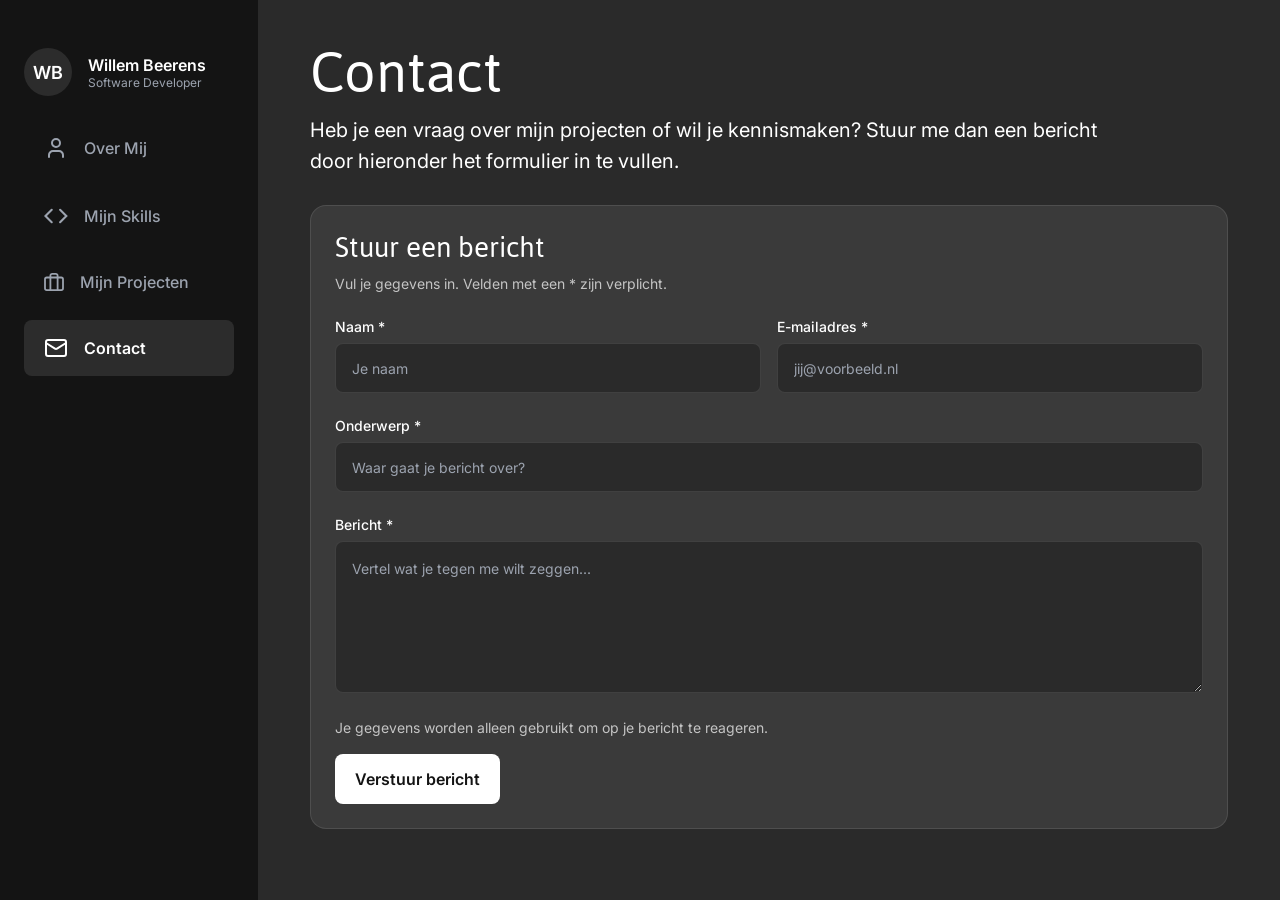
==== contact.html @ 04f6efb5 "contact pagina toegevoegd!" ====
<!DOCTYPE html>
<html lang="nl">

<head>
    <meta charset="UTF-8">
    <meta name="viewport" content="width=device-width, initial-scale=1.0">
    <title>Contact</title>
    <link rel="stylesheet" href="css/contact.css">
    <link rel="preconnect" href="https://fonts.googleapis.com">
    <link rel="preconnect" href="https://fonts.gstatic.com" crossorigin>
    <link href="https://fonts.googleapis.com/css2?family=Inter:wght@400;500;600&display=swap" rel="stylesheet">
    <link href="https://fonts.googleapis.com/css2?family=Jaldi&display=swap" rel="stylesheet">
</head>

<body>
    <header>
        <div class="sidebar">
            <div class="profile">
                <div class="avatar">
                    <p>WB</p>
                </div>
                <div>
                    <div class="naam">Willem Beerens</div>
                    <div class="naam2">Software Developer</div>
                </div>
            </div>
            <div class="navigatie">
                <a class="nav_overmij" href="index.html">
                    <svg xmlns="http://www.w3.org/2000/svg" width="24" height="24" viewBox="0 0 24 24" fill="none">
                        <path
                            d="M19.0008 21V19C19.0008 17.9391 18.5793 16.9217 17.8291 16.1716C17.0789 15.4214 16.0613 15 15.0003 15H8.99966C7.93867 15 6.92114 15.4214 6.17091 16.1716C5.42067 16.9217 4.9992 17.9391 4.9992 19V21M16.0005 7C16.0005 9.20914 14.2094 11 12 11C9.79061 11 7.99954 9.20914 7.99954 7C7.99954 4.79086 9.79061 3 12 3C14.2094 3 16.0005 4.79086 16.0005 7Z"
                            stroke="#9CA3AF" stroke-width="2" stroke-linecap="round" />
                    </svg>
                    <p>Over Mij</p>
                </a>
                <a class="nav_mijnskills" href="mijn_skills.html">
                    <svg xmlns="http://www.w3.org/2000/svg" width="23" height="14" viewBox="0 0 23 14" fill="none">
                        <path d="M15.4154 13L21.4159 7L15.4154 1M7.41475 1L1.41427 7L7.41475 13" stroke="#9CA3AF"
                            stroke-width="2" stroke-linecap="round" />
                    </svg>
                    <p>Mijn Skills</p>
                </a>
                <a class="nav_mijnprojecten" href="mijn_projecten.html">
                    <svg xmlns="http://www.w3.org/2000/svg" width="22" height="20" viewBox="0 0 22 20" fill="none">
                        <path
                            d="M15.0011 19V3C15.0011 2.46957 14.7904 1.96086 14.4153 1.58579C14.0402 1.21071 13.5314 1 13.001 1H9.00064C8.47016 1 7.96142 1.21071 7.58631 1.58579C7.21121 1.96086 7.00048 2.46957 7.00048 3V19M3.00016 5H19.0014C20.1061 5 21.0016 5.89543 21.0016 7V17C21.0016 18.1046 20.1061 19 19.0014 19H3.00016C1.8955 19 1 18.1046 1 17V7C1 5.89543 1.8955 5 3.00016 5Z"
                            stroke="#9CA3AF" stroke-width="2" stroke-linecap="round" />
                    </svg>
                    <p>Mijn Projecten</p>
                </a>
                <a class="nav_contact" href="contact.html" aria-current="page">
                    <svg xmlns="http://www.w3.org/2000/svg" width="24" height="24" viewBox="0 0 24 24" fill="none">
                        <path d="M4 4H20C21.1046 4 22 4.89543 22 6V18C22 19.1046 21.1046 20 20 20H4C2.89543 20 2 19.1046 2 18V6C2 4.89543 2.89543 4 4 4Z"
                            stroke="white" stroke-width="2" stroke-linecap="round" stroke-linejoin="round" />
                        <path d="M22 7L13.03 12.7C12.72 12.89 12.36 13 12 13C11.64 13 11.28 12.89 10.97 12.7L2 7"
                            stroke="white" stroke-width="2" stroke-linecap="round" stroke-linejoin="round" />
                    </svg>
                    <p>Contact</p>
                </a>
            </div>
        </div>

        <div class="main">
            <div class="content">
                <div class="intro">
                    <p class="title">Contact</p>
                    <p class="descriptie">Heb je een vraag over mijn projecten of wil je kennismaken? Stuur me dan een
                        bericht door hieronder het formulier in te vullen.</p>
                </div>

                <form class="formulier" method="post">
                    <div class="formulier_intro">
                        <h2 class="formulier_titel">Stuur een bericht</h2>
                        <p class="formulier_tekst">Vul je gegevens in. Velden met een * zijn verplicht.</p>
                    </div>

                    <div class="rij">
                        <div class="veld">
                            <label for="naam">Naam *</label>
                            <input type="text" id="naam" name="naam" placeholder="Je naam" required>
                        </div>
                        <div class="veld">
                            <label for="email">E-mailadres *</label>
                            <input type="email" id="email" name="email" placeholder="jij@voorbeeld.nl" required>
                        </div>
                    </div>

                    <div class="veld">
                        <label for="onderwerp">Onderwerp *</label>
                        <input type="text" id="onderwerp" name="onderwerp" placeholder="Waar gaat je bericht over?"
                            required>
                    </div>

                    <div class="veld">
                        <label for="bericht">Bericht *</label>
                        <textarea id="bericht" name="bericht" placeholder="Vertel wat je tegen me wilt zeggen..."
                            required></textarea>
                    </div>

                    <div class="verzenden">
                        <p class="verzenden_tekst">Je gegevens worden alleen gebruikt om op je bericht te reageren.</p>
                        <!--Hier voeg ik later nog PHP aan toe-->
                        <button type="submit">Verstuur bericht</button>
                    </div>
                </form>
            </div>
        </div>
    </header>
</body>

</html>
---- css/contact.css ----
body {
    margin: 0;
    background: #2A2A2A;
    font-family: "Inter", sans-serif;
}

header {
    display: flex;
}

.sidebar {
    position: sticky;
    top: 0;
    flex-shrink: 0;
    box-sizing: border-box;
    display: flex;
    width: 258px;
    padding: 48px 24px;
    height: 100vh;
    flex-direction: column;
    align-items: flex-start;
    gap: 24px;
    background: #141414;
}

.profile {
    display: flex;
    align-items: center;
    gap: 16px;
    align-self: stretch;
}

.avatar {
    display: flex;
    flex-shrink: 0;
    width: 48px;
    height: 48px;
    flex-direction: column;
    justify-content: center;
    align-items: center;
    border-radius: 24px;
    background: rgba(255, 255, 255, 0.10);
}

.avatar p {
    color: #FFF;
    font-family: "Inter", sans-serif;
    font-size: 18px;
    font-style: normal;
    font-weight: 600;
    line-height: normal;
}

.naam {
    color: #FFF;
    font-family: Inter;
    font-size: 16px;
    font-style: normal;
    font-weight: 600;
    line-height: normal;
    margin: 0px;
    display: flex;
    flex-direction: column;
    align-items: flex-start;
    gap: 2px;
}

.naam2 {
    margin: 0px;
    color: #9CA3AF;
    font-family: "Inter", sans-serif;
    font-size: 12px;
    font-style: normal;
    font-weight: 400;
    line-height: normal;
}

.navigatie {
    display: flex;
    flex-direction: column;
    align-items: flex-start;
    gap: 12px;
    align-self: stretch;
}

.navigatie a {
    text-decoration: none;
}

.nav_overmij,
.nav_mijnskills,
.nav_mijnprojecten,
.nav_contact {
    display: flex;
    padding: 16px 20px;
    align-items: center;
    gap: 16px;
    align-self: stretch;
    border-radius: 8px;
    background: rgba(0, 0, 0, 0.00);
}

.nav_overmij:hover,
.nav_mijnskills:hover,
.nav_mijnprojecten:hover {
    background-color: rgb(31, 31, 31);
}

.nav_overmij p,
.nav_mijnskills p,
.nav_mijnprojecten p {
    margin: 0;
    color: #9CA3AF;
    font-family: "Inter", sans-serif;
    font-size: 16px;
    font-style: normal;
    font-weight: 500;
    line-height: normal;
}

.nav_overmij svg,
.nav_mijnskills svg {
    width: 24px;
    height: 24px;
}

.nav_mijnprojecten svg {
    width: 20.002px;
    height: 18px;
}

.nav_contact {
    background: rgba(255, 255, 255, 0.10);
}

.nav_contact svg {
    width: 24px;
    height: 24px;
}

.nav_contact p {
    margin: 0;
    color: #FFF;
    font-family: "Inter", sans-serif;
    font-size: 16px;
    font-style: normal;
    font-weight: 600;
    line-height: normal;
}

.main {
    box-sizing: border-box;
    display: flex;
    flex: 1;
    min-height: 100vh;
    padding: 40px 52px;
    align-items: flex-start;
}

.content {
    display: flex;
    width: 100%;
    max-width: 1077px;
    flex-direction: column;
    align-items: flex-start;
    gap: 28px;
}

.intro {
    display: flex;
    flex-direction: column;
    gap: 8px;
}

.content p.title {
    margin: 0;
    color: #FFF;
    font-family: "Jaldi", sans-serif;
    font-size: 64px;
    font-style: normal;
    font-weight: 400;
    line-height: 1.05;
}

.content p.descriptie {
    margin: 0;
    max-width: 820px;
    color: #FFF;
    font-family: "Inter", sans-serif;
    font-size: 20px;
    font-weight: 400;
    line-height: 1.55;
}

.formulier {
    box-sizing: border-box;
    display: flex;
    width: 100%;
    flex-direction: column;
    gap: 24px;
    padding: 24px;
    border-radius: 16px;
    border: 1px solid rgba(255, 255, 255, 0.10);
    background: #3A3A3A;
}

.formulier_intro {
    display: flex;
    flex-direction: column;
    gap: 8px;
}

.formulier_titel {
    margin: 0;
    color: #FFF;
    font-family: "Jaldi", sans-serif;
    font-size: 32px;
    font-weight: 400;
    line-height: 1.1;
}

.formulier_tekst {
    margin: 0;
    color: rgba(255, 255, 255, 0.7);
    font-size: 14px;
    font-weight: 400;
    line-height: 1.5;
}

.rij {
    display: flex;
    gap: 16px;
}

.veld {
    display: flex;
    flex: 1;
    min-width: 0;
    flex-direction: column;
    gap: 8px;
}

.veld label {
    color: #FFF;
    font-size: 14px;
    font-weight: 500;
}

.veld input,
.veld textarea {
    box-sizing: border-box;
    width: 100%;
    border-radius: 8px;
    border: 1px solid rgba(255, 255, 255, 0.10);
    background: #2A2A2A;
    color: #FFF;
    font-family: "Inter", sans-serif;
    font-size: 14px;
    font-weight: 400;
    line-height: 1.5;
}

.veld input {
    height: 50px;
    padding: 0 16px;
}

.veld textarea {
    height: 152px;
    padding: 16px;
    resize: vertical;
}

.veld input::placeholder,
.veld textarea::placeholder {
    color: #9CA3AF;
}

.veld input:focus,
.veld textarea:focus {
    outline: none;
    border-color: rgba(255, 255, 255, 0.4);
}

.verzenden {
    display: flex;
    flex-direction: column;
    align-items: flex-start;
    gap: 16px;
}

.verzenden_tekst {
    margin: 0;
    color: rgba(255, 255, 255, 0.7);
    font-size: 14px;
    font-weight: 400;
    line-height: 1.5;
}

.verzenden button {
    height: 50px;
    padding: 0 20px;
    border: none;
    border-radius: 8px;
    background: #FFF;
    color: #141414;
    font-family: "Inter", sans-serif;
    font-size: 16px;
    font-weight: 600;
    cursor: pointer;
}
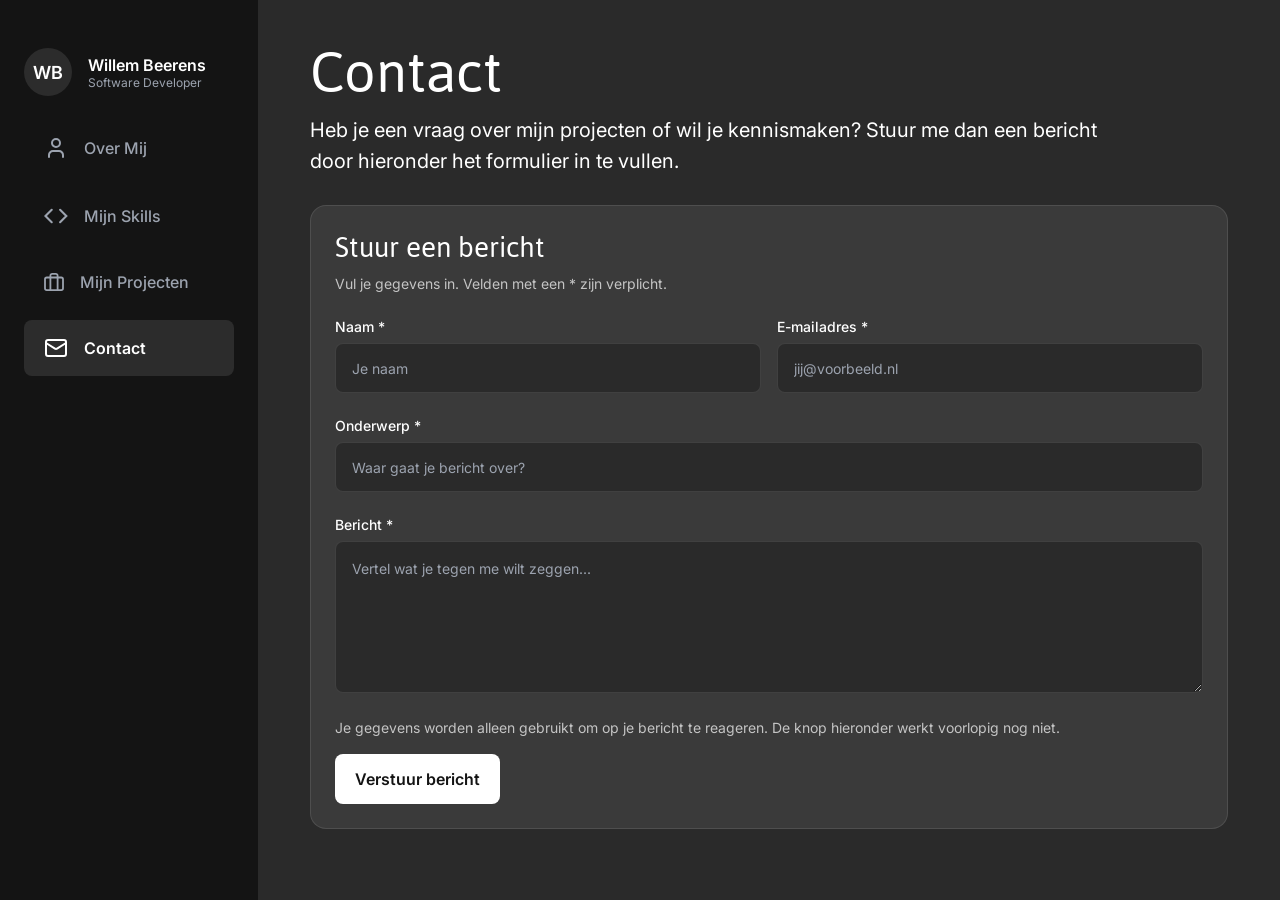
==== commit b05934d9: "kleine contact aanpassing" ====
--- a/contact.html
+++ b/contact.html
@@ -98,7 +98,9 @@
                     </div>
 
                     <div class="verzenden">
-                        <p class="verzenden_tekst">Je gegevens worden alleen gebruikt om op je bericht te reageren.</p>
+                        <p class="verzenden_tekst">Je gegevens worden alleen gebruikt om op je bericht te reageren.
+                            De knop hieronder werkt voorlopig nog niet.
+                        </p>
                         <!--Hier voeg ik later nog PHP aan toe-->
                         <button type="submit">Verstuur bericht</button>
                     </div>
